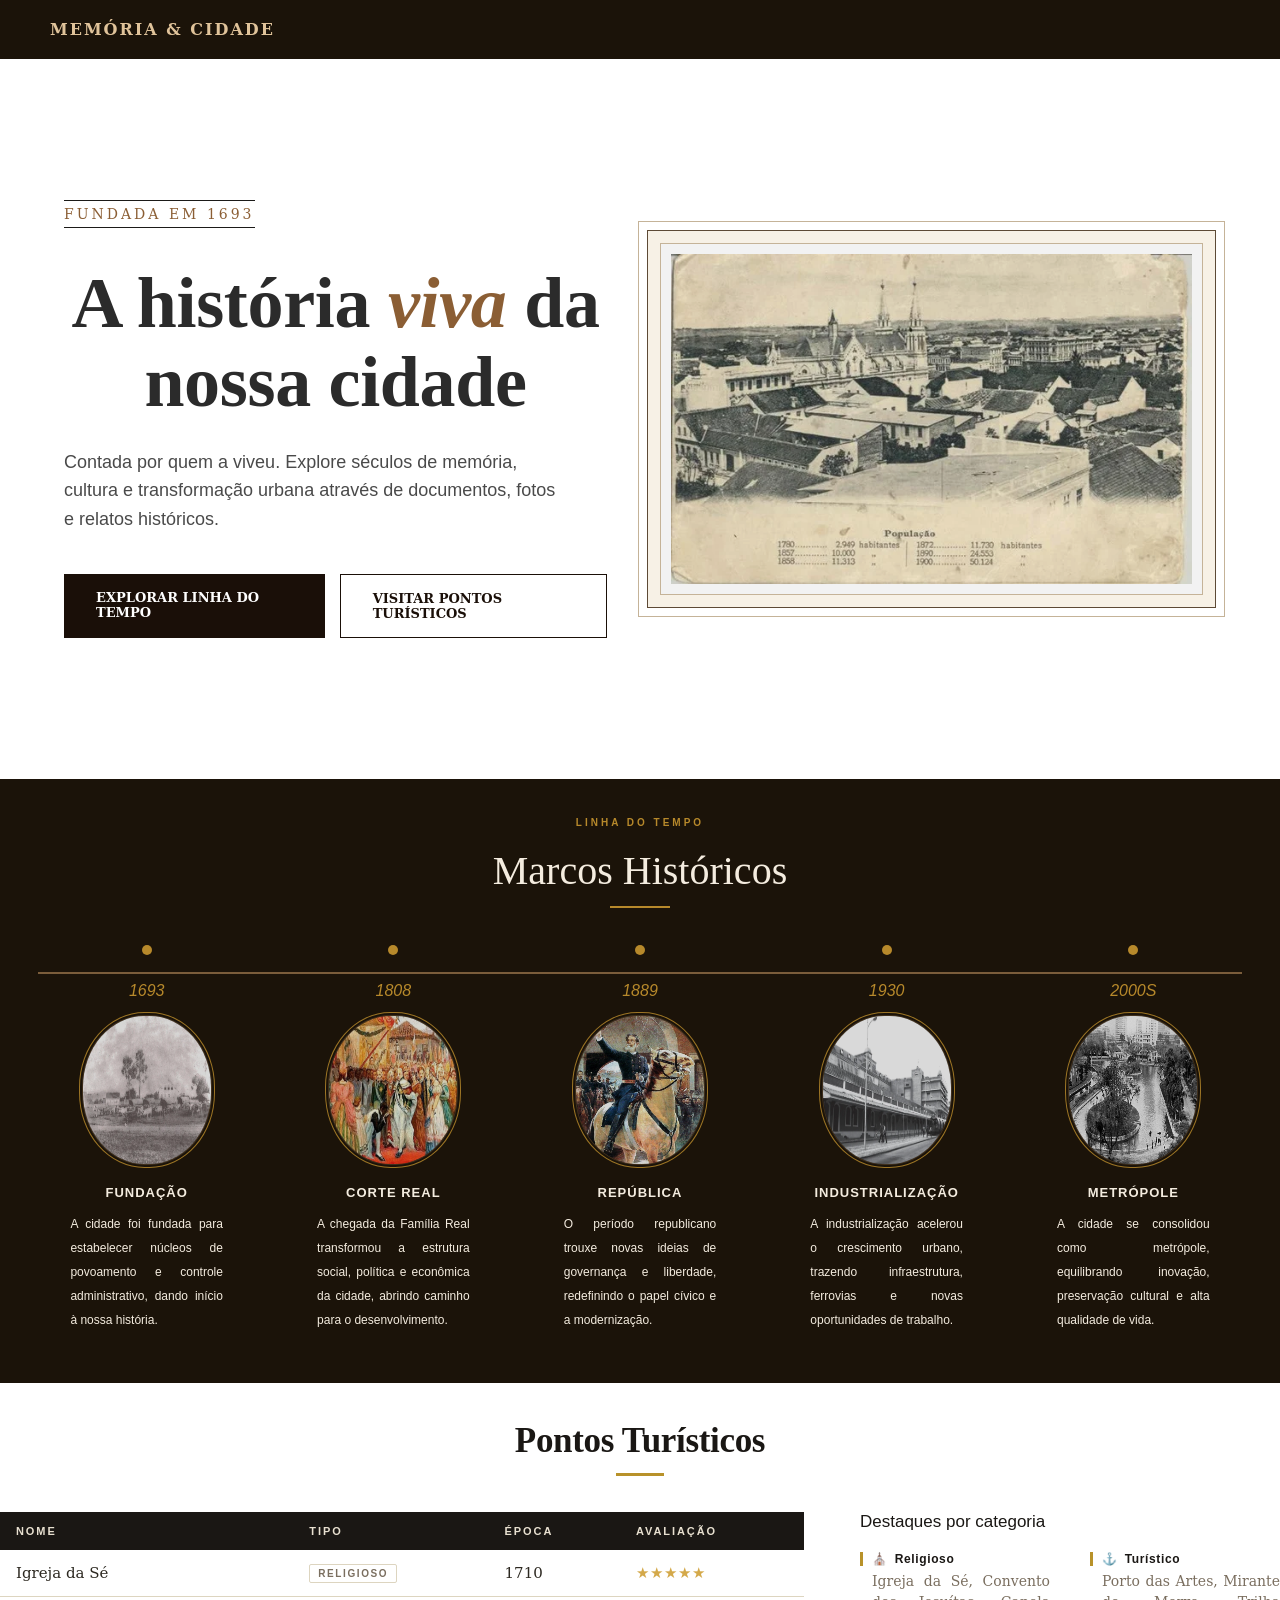
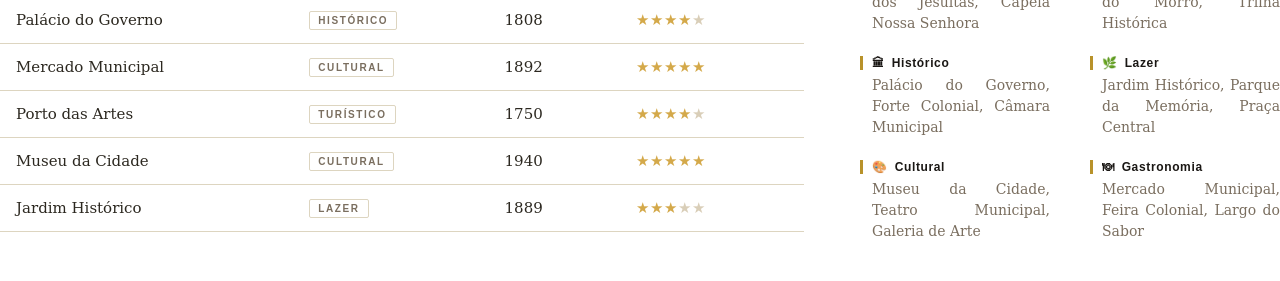
==== historia.html @ 6d78c9cd "alterações nomes" ====
<!DOCTYPE html>
<html lang="pt">
<head>
    <meta charset="UTF-8">
    <meta name="viewport" content="width=device-width, initial-scale=1.0">
    <link rel="stylesheet" href="historia.css"/>
    <title> História da Cidade</title>
</head>
<body>
   <section>   
        <header class="barra-topo">
            <div class="logo">MEMÓRIA & CIDADE</div>
         </div>
        </header>
    
        <main class="hero-section">
            <div class="conteudo-principal">
                <span class="subtitulo">FUNDADA EM 1693</span>
                <h1 class="titulo-principal">A história <em>viva</em> da nossa cidade</h1>
                <p class="descrição">
                    Contada por quem a viveu. Explore séculos de memória, cultura e 
                    transformação urbana através de documentos, fotos e relatos históricos.
                </p>
                
                <div class="grupo-botoes">
                    <a href="#timeline" class="botao-primario">EXPLORAR LINHA DO TEMPO </a>
                    <a href="#pontos-turisticos" class="botao-secundario">VISITAR PONTOS TURÍSTICOS</a>
                </div>
            </div>
    
            <div class="moldura-quadro">
                <div class="moldura-interna">
                    <img src="imagens/Historia-cidade/foto-curitiba.jpg" alt="Foto histórica da cidade">
                </div>
            </div>
        </section>
    <!-- Linha do Tempo -->
    <section id="timeline" class="timeline-seçao"> 
        <h3>LINHA DO TEMPO</h3>
        <br>
        <h2>Marcos Históricos</h2>

        <div class="timeline-linha">

            <div class="timeline-ponto">
                <span class="ano"> 1693 </span>
                <img src="imagens/Historia-cidade/1693.jpg" class="img" alt="Fundação">
                <span class="descricao"> <b>FUNDAÇÃO</b></span>                 
                <p class="resumo">A cidade foi fundada para estabelecer núcleos de povoamento e controle administrativo, dando início à nossa história.</p>
            </div>

            <div class="timeline-ponto">
                <span class="ano"> 1808 </span>
                <img src="imagens/Historia-cidade/1808.jpg" class="img" alt="Corte Real"> 
                <span class="descricao"> <b>CORTE REAL</b></span>
                <p class="resumo">A chegada da Família Real transformou a estrutura social, política e econômica da cidade, abrindo caminho para o desenvolvimento.</p>         
            </div>

            <div class="timeline-ponto" >
                <span class="ano"> 1889 </span>
                <img src="imagens/Historia-cidade/1889.jpg" class="img" alt="República">
                <span class="descricao"> <b>REPÚBLICA</b> </span>
                <p class="resumo">O período republicano trouxe novas ideias de governança e liberdade, redefinindo o papel cívico e a modernização.</p>
            </div>

            <div class="timeline-ponto" >
                <span class="ano"> 1930 </span>
                <img src="imagens/Historia-cidade/1930.jpg" class="img" alt="Industrialização">
                <span class="descricao"> <b>INDUSTRIALIZAÇÃO</b></span>
                <p class="resumo">A industrialização acelerou o crescimento urbano, trazendo infraestrutura, ferrovias e novas oportunidades de trabalho.</p>
            </div>
            
            <div class="timeline-ponto">
                <span class="ano"> 2000S </span>
                <img src="imagens/Historia-cidade/2000s.jpg" class="img" alt="Metrópole">
                <span class="descricao"> <b>METRÓPOLE</b> </span>
                <p class="resumo">A cidade se consolidou como metrópole, equilibrando inovação, preservação cultural e alta qualidade de vida.</p>
            </div>
        </div>
    </section>
<section id="pontos-turisticos">
  <h1>Pontos Turísticos</h1>
  <div class="title-underline"></div>

  <div class="layout">
    <div class="table-wrapper">
      <table>
        <thead>
          <tr>
            <th>Nome</th>
            <th>Tipo</th>
            <th>Época</th>
            <th>Avaliação</th>
          </tr>
        </thead>
          <tr>
            <td class="nome">Igreja da Sé</td>
            <td><span class="tag">Religioso</span></td>
            <td>1710</td>
            <td><span class="stars">★★★★★</span></td>
          </tr>
          <tr>
            <td class="nome">Palácio do Governo</td>
            <td><span class="tag">Histórico</span></td>
            <td>1808</td>
            <td><span class="stars">★★★★<span class="empty">★</span></span></td>
          </tr>
          <tr>
            <td class="nome">Mercado Municipal</td>
            <td><span class="tag">Cultural</span></td>
            <td>1892</td>
            <td><span class="stars">★★★★★</span></td>
          </tr>
          <tr>
            <td class="nome">Porto das Artes</td>
            <td><span class="tag">Turístico</span></td>
            <td>1750</td>
            <td><span class="stars">★★★★<span class="empty">★</span></span></td>
          </tr>
          <tr>
            <td class="nome">Museu da Cidade</td>
            <td><span class="tag">Cultural</span></td>
            <td>1940</td>
            <td><span class="stars">★★★★★</span></td>
          </tr>
          <tr>
            <td class="nome">Jardim Histórico</td>
            <td><span class="tag">Lazer</span></td>
            <td>1889</td>
            <td><span class="stars">★★★<span class="empty">★★</span></span></td>
          </tr>
      </table>
    </div>

    <div class="destaques">
      <h2>Destaques por categoria</h2>
      <div class="destaques-grid">
        <div class="destaque-item">
          <div class="destaque-title"><span>⛪</span> Religioso</div>
          <div class="destaque-list">Igreja da Sé, Convento dos Jesuítas, Capela Nossa Senhora</div>
        </div>
        <div class="destaque-item">
          <div class="destaque-title"><span>⚓</span> Turístico</div>
          <div class="destaque-list">Porto das Artes, Mirante do Morro, Trilha Histórica</div>
        </div>
        <div class="destaque-item">
          <div class="destaque-title"><span>🏛</span> Histórico</div>
          <div class="destaque-list">Palácio do Governo, Forte Colonial, Câmara Municipal</div>
        </div>
        <div class="destaque-item">
          <div class="destaque-title"><span>🌿</span> Lazer</div>
          <div class="destaque-list">Jardim Histórico, Parque da Memória, Praça Central</div>
        </div>
        <div class="destaque-item">
          <div class="destaque-title"><span>🎨</span> Cultural</div>
          <div class="destaque-list">Museu da Cidade, Teatro Municipal, Galeria de Arte</div>
        </div>
        <div class="destaque-item">
          <div class="destaque-title"><span>🍽</span> Gastronomia</div>
          <div class="destaque-list">Mercado Municipal, Feira Colonial, Largo do Sabor</div>
        </div>
      </div>
    </div>
  </div>
</section>
</body>
---- historia.css ----
/*Linha do Tempo */
.timeline-seçao{
    background-color: rgb(27, 19, 9);
    color:rgb(183, 137, 43) ;
    padding:3% 3% ;
    text-align:center;
}
.timeline-seçao h3{
    font-size: x-small;
    letter-spacing: 3px;
    font-family: sans-serif;
}
.timeline-seçao h2{
    font-family: Georgia, 'Times New Roman', Times, serif;
    color: rgb(244, 236, 223);
    font-weight: 500;
    font-size: 2.5rem;
    position: relative;
    margin-bottom: 5%;
}

.timeline-seçao h2::after{  /* adicionar a linha embaixo do titulo*/
    content:'';
    display: block;
    width: 60px;
    height: 2px;
    background-color: rgb(183, 137, 43);
    margin: 12px auto 0;
    
}

.timeline-linha{
    display:flex;
    justify-content:space-between ;
    position:relative ;
    border-top: 2px solid rgb(123, 93, 59); /* linha da timeline*/
    padding-top: 0.50rem;
    margin-top: 4rem;
}

.timeline-ponto{
    display: flex;
    flex-direction: column;
    align-items: center;
    position: relative;
    width: 18%;
}

.timeline-ponto::before {     /* adicionar as bolinhas*/
    content: '';
    position: absolute;
    top: -2.35rem; 
    width: 10px;
    height: 10px;
    background-color: rgb(183, 137, 43);
    border-radius: 50%;
    left: 50%;
    transform: translateX(-50%);
}

.timeline-ponto .ano{
    font-family: sans-serif;
    font-style: italic;
}

.timeline-ponto .descricao{
    font-family: sans-serif;
    font-size:small;
    letter-spacing: 1px;
    color: rgb(244, 236, 223);
    margin-top: 20px;
}

.timeline-ponto img{ 
        width: 130px;
        height: 150px;
        border: 1px solid rgb(75, 56, 34); /* 1 borda da imagem*/
        border-radius: 48%;
        outline: 1px solid rgb(183, 137, 43); /* 2 borda da imagem*/
        outline-offset: 2px;   /* espaço vazio entre as bordas*/
        filter: brightness(85%);
        margin-top: 15px;
    }

.timeline-ponto:hover{
    img{
        transform: translateY(-5px);
        box-shadow: 0 5px 10px rgba(124, 124, 106, 0.932);
    }
}

.resumo{
    font-family: sans-serif;
    color: rgb(244, 236, 223);
    text-align: justify;
    line-height: 2;
    font-size: 0.75rem;
    margin: 12px auto;
    padding: 0 2rem;
}

/* Header + hero section */
* {
    margin: 0;
    padding: 0;
    box-sizing: border-box;
}

body {
    font-family: 'Serif', Georgia, serif;
    background-color: white;
}

/* Cabeçalho) */
.barra-topo {
    background-color: rgb(27, 19, 9);
    color: #e0c39a;
    padding: 20px 50px;
    display: flex;
    justify-content: space-between;
    align-items: center;
    font-weight: bold;
    letter-spacing: 2px;
}

.menu-topo a {
    color: #e0c39a;
    text-decoration: none;
    margin-left: 25px;
    font-size: 13px;
    transition: 0.3s;
}

.menu-topo a:hover {
    opacity: 0.7;
}

/* layout principal */
.hero-section {
    display: flex;
    flex-wrap: wrap; 
    align-items: center;
    justify-content: center;
    max-width: 1500px;
    margin: 0 auto;
    padding: 60px 5%;
    gap: 40px; 
    min-height: 80vh;
}

/*Texto*/
.conteudo-principal {
    flex: 1;
    min-width: 300px;
    max-width: 600px;
    display: flex;
    flex-direction: column;
    justify-content: center;
}

.subtitulo {
    color: #8b5e34;
    font-size: 14px;
    letter-spacing: 3px;
    display: inline-block;
    padding: 5px 0;
    border-top: 1px solid #1b1a18;
    border-bottom: 1px solid #1b1a18;
    margin-bottom: 20px;
    width: fit-content;
}

.titulo-principal {
    font-size: 72px;
    color: #2b2b2b;
    line-height: 1.1;
    margin-bottom: 25px;
}

.titulo-principal em {
    font-style: italic;
    color: #8b5e34;
    font-family: 'Playfair Display', serif;
}

.descrição {
    font-size: 18px;
    color: #4a4a4a;
    line-height: 1.6;
    margin-bottom: 40px;
    max-width: 500px;
    font-family: sans-serif;
}

/* Botoes*/
.grupo-botoes {
    display: flex;
    gap: 15px;
}

.botao-primario, .botao-secundario {
    padding: 16px 32px;
    text-decoration: none;
    font-size: 13px;
    font-weight: bold;
    transition: 0.3s;
    display: inline-block;
}

.botao-primario {
    background-color: #1a0f08;
    color: white;
}

.botao-secundario {
    border: 1px solid #1a0f08;
    color: #1a0f08;
}

.botao-primario:hover { background-color: #3d2a1d; }
.botao-secundario:hover { background-color: #1a0f08; color: #f9f4eb; }

/* Moldura e Imagem */
.moldura-quadro {
    flex: 1;
    min-width: 300px;
    max-width: 600px;
    background-color: #f7f1e6;
    padding: 12px;
    border: 1px solid #5d4a36;
    position: relative;
    display: flex;
}

.moldura-quadro::before {
    content: '';
    position: absolute;
    top: -10px; left: -10px; right: -10px; bottom: -10px;
    border: 1px solid #c5b398;
    pointer-events: none;
}

.moldura-interna {
    width: 100%;
    border: 1px solid #c5b398;
    overflow: hidden;
    background: #eee;
}

.moldura-interna img {
    width: 100%;
    height: auto;
    display: block;
    object-fit: cover;
    filter: brightness(95%);
    border: 10px solid white; 
}

/* Responsividade */
@media (max-width: 768px) {
    .hero-section {
        text-align: center;
        padding-top: 30px;
    }

    .grupo-botoes {
        justify-content: center;
        flex-direction: column;
    }

    .titulo-principal {
        font-size: 38px; 
    }

    .subtitulo {
        margin: 0 auto 20px auto; 
    }
}

/*Tabela + destaques */

*, *::before, *::after { box-sizing: border-box; margin: 0; padding: 0; }

:root {
  --bg: #f5f0e8;
  --dark: #1a1714;
  --gold: #b8922a;
  --gold-light: #d4a94a;
  --text: #2c2820;
  --muted: #7a6e5f;
  --border: #ddd5c0;
  --tag-bg: #fff;
}



h1 {
  font-family: 'Playfair Display', Georgia, serif;  
  font-size: 35px;
  font-weight: 700;
  color: var(--dark);
  margin-bottom: 12px;
  letter-spacing: -0.32px;
  margin-top: 3%;
    text-align: center;
    flex-direction: column;
}

.title-underline {
  width: 48px;
  height: 3px;
  background: var(--gold);
  margin-bottom: 36px;
  margin-left: auto;
  margin-right: auto;
}

.layout {
  display: flex;
  gap: 56px;
  align-items: flex-start;
  flex-wrap: wrap;
}

.table-wrapper {
  flex: 1;
  min-width: 320px;
}

table {
  width: 100%;
  border-collapse: collapse;
  margin-bottom: 3%;
}

thead tr {
  background-color: var(--dark);
}

thead th {
  font-family: sans-serif;
  font-size: 11px;
  font-weight: 600;
  letter-spacing: 1.92px;
  text-transform: uppercase;
  color: #e8e0d0;
  padding: 13px 16px;
  text-align: left;
}

tbody tr {
  border-bottom: 1px solid var(--border);
  transition: background 0.15s;
}

tbody tr:hover {
  background: rgba(184, 146, 42, 0.06);
}

tbody td {
  padding: 13px 16px;
  font-size: 15px;
  color: var(--text);
  vertical-align: middle;
}

td.nome { font-weight: 500; }

.tag {
  display: inline-block;
  font-family: sans-serif;
  font-size: 10px;
  font-weight: 600;
  letter-spacing: 1.6px;
  text-transform: uppercase;
  border: 1px solid var(--border);
  background: var(--tag-bg);
  color: var(--muted);
  padding: 3px 8px;
  border-radius: 2px;
}

.stars { color: var(--gold-light); font-size: 0.95rem; letter-spacing: 1px; }
.stars .empty { color: #d9ceb8; }

.destaques {
  min-width: 260px;
  max-width: 420px;
  flex: 1;
  text-align: justify;
    margin-bottom: 3%;
}

.destaques h2 {
  font-family: sans-serif;
  font-size: 17px;
  font-weight: 500;
  color: var(--dark);
  margin-bottom: 20px;
  text-align: justify;
}

.destaques-grid {
  display: grid;
  grid-template-columns: 1fr 1fr;
  gap: 22px 40px;
  text-align: justify;
}

.destaque-item {
  display: flex;
  flex-direction: column;
  gap: 5px;
  text-align: justify;
}

.destaque-title {
  display: flex;
  align-items: center;
  gap: 7px;
  font-family: sans-serif;
  font-size: 12px;
  font-weight: 600;
  letter-spacing: 0.64px;
  color: var(--dark);
  border-left: 3px solid var(--gold);
  padding-left: 9px;
  text-align: justify;
}

.destaque-list {
  font-size: 14px;
  color: var(--muted);
  line-height: 1.5;
  padding-left: 12px;
  text-align: justify;
}

footer{
    background-color: rgb(27, 19, 9);
    color: #e0c39a;
    padding: 20px 50px;
    display: flex;
    justify-content: space-between;
    align-items: center;
    font-weight: bold;
    letter-spacing: 2px;
    margin-top: 2%;
}
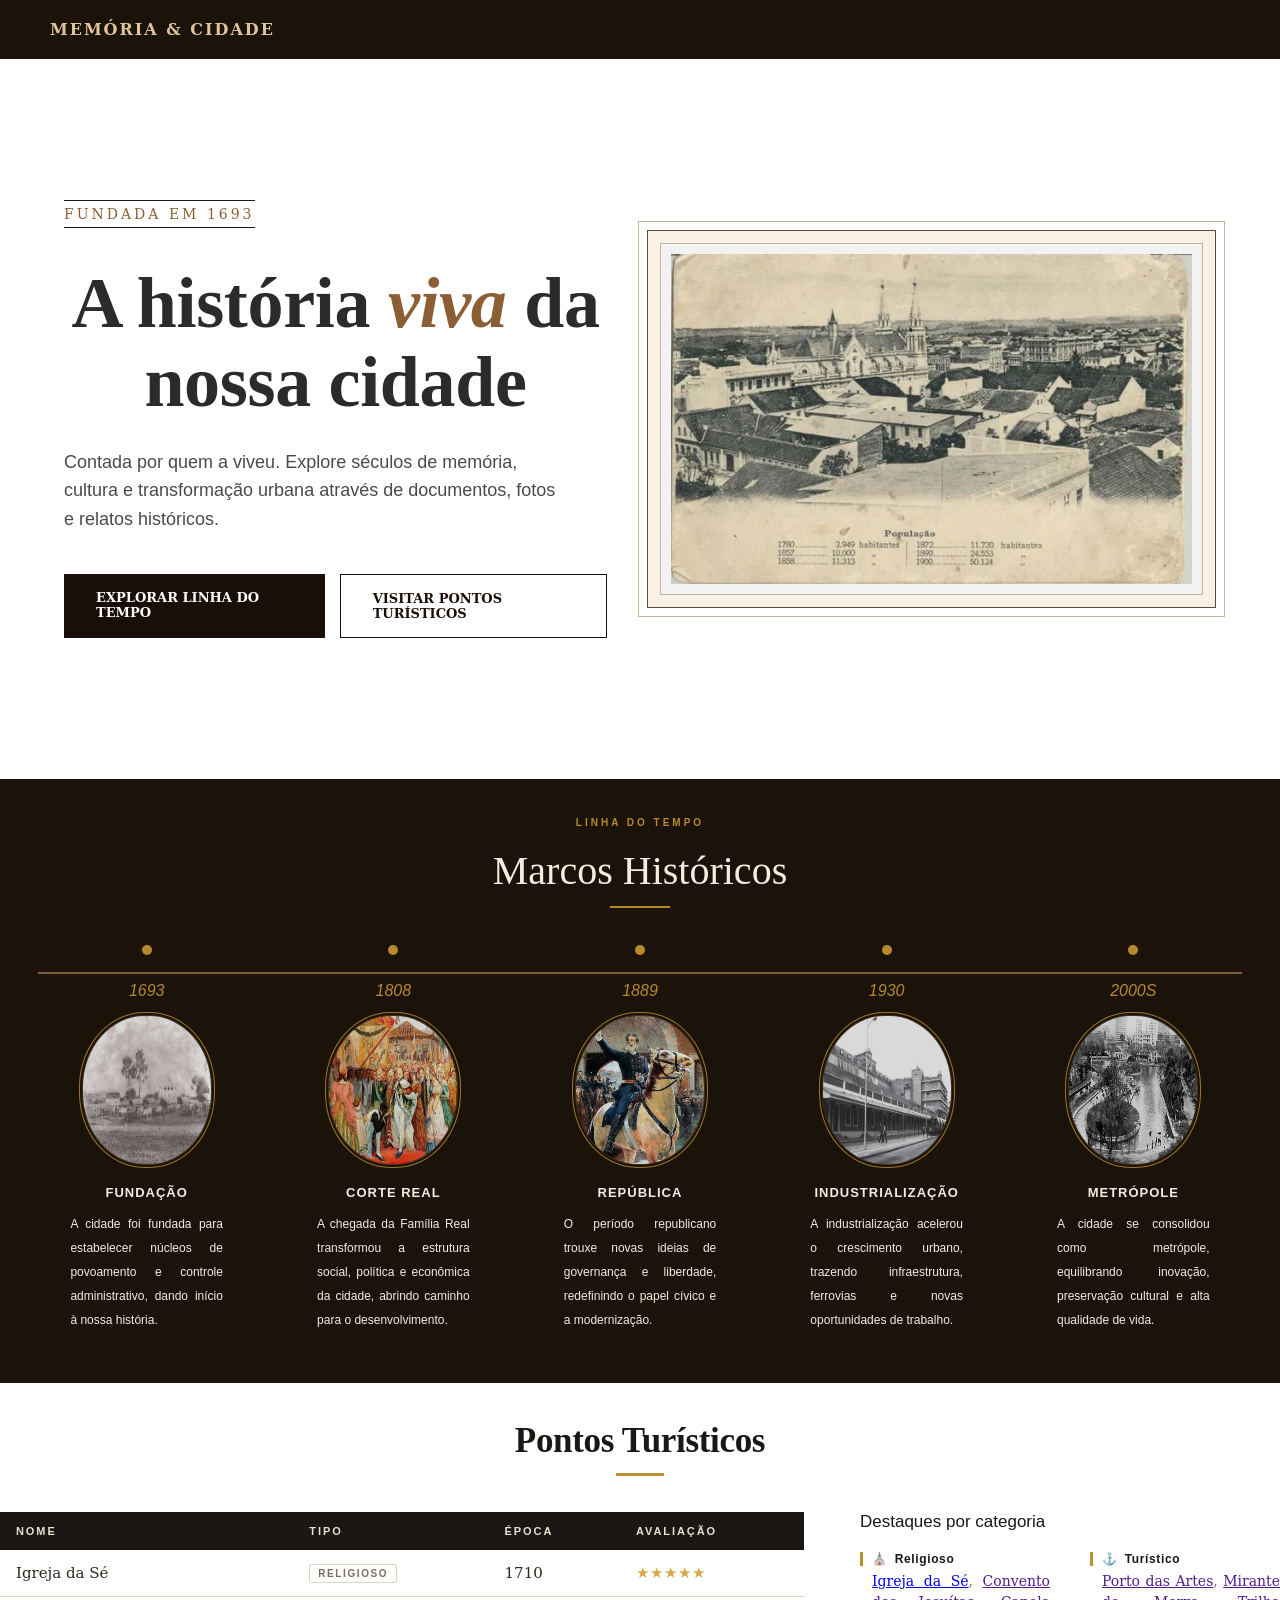
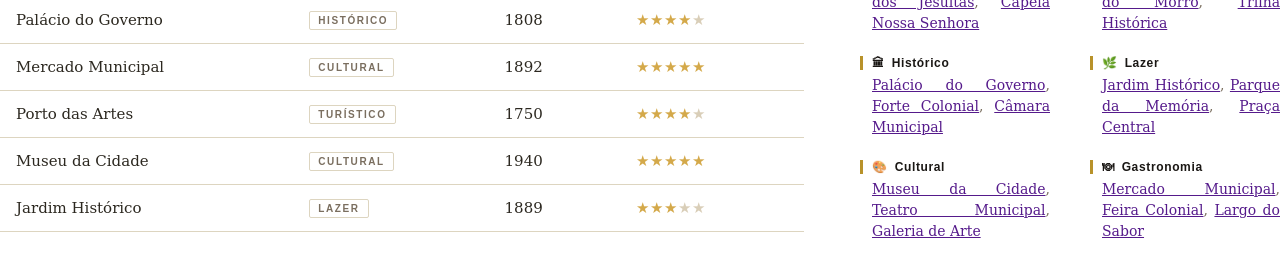
==== commit f76c1e26: "Agora da para colocar os links nos destaques, so não coloquei em tudo por preguiça" ====
--- a/historia.html
+++ b/historia.html
@@ -132,34 +132,65 @@
       </table>
     </div>
 
-    <div class="destaques">
-      <h2>Destaques por categoria</h2>
-      <div class="destaques-grid">
-        <div class="destaque-item">
-          <div class="destaque-title"><span>⛪</span> Religioso</div>
-          <div class="destaque-list">Igreja da Sé, Convento dos Jesuítas, Capela Nossa Senhora</div>
-        </div>
-        <div class="destaque-item">
-          <div class="destaque-title"><span>⚓</span> Turístico</div>
-          <div class="destaque-list">Porto das Artes, Mirante do Morro, Trilha Histórica</div>
-        </div>
-        <div class="destaque-item">
-          <div class="destaque-title"><span>🏛</span> Histórico</div>
-          <div class="destaque-list">Palácio do Governo, Forte Colonial, Câmara Municipal</div>
-        </div>
-        <div class="destaque-item">
-          <div class="destaque-title"><span>🌿</span> Lazer</div>
-          <div class="destaque-list">Jardim Histórico, Parque da Memória, Praça Central</div>
-        </div>
-        <div class="destaque-item">
-          <div class="destaque-title"><span>🎨</span> Cultural</div>
-          <div class="destaque-list">Museu da Cidade, Teatro Municipal, Galeria de Arte</div>
-        </div>
-        <div class="destaque-item">
-          <div class="destaque-title"><span>🍽</span> Gastronomia</div>
-          <div class="destaque-list">Mercado Municipal, Feira Colonial, Largo do Sabor</div>
+    <section>
+  <div class="destaques">
+    <h2>Destaques por categoria</h2>
+    <div class="destaques-grid">
+
+      <div class="destaque-item">
+        <div class="destaque-title"><span>⛪</span> Religioso</div>
+        <div class="destaque-list">
+          <a href="https://pt.wikipedia.org/wiki/Catedral_Bas%C3%ADlica_de_Curitiba">Igreja da Sé</a>,
+          <a href="">Convento dos Jesuítas</a>,
+          <a href="">Capela Nossa Senhora</a>
         </div>
       </div>
+
+      <div class="destaque-item">
+        <div class="destaque-title"><span>⚓</span> Turístico</div>
+        <div class="destaque-list">
+          <a href="">Porto das Artes</a>,
+          <a href="">Mirante do Morro</a>,
+          <a href="">Trilha Histórica</a>
+        </div>
+      </div>
+
+      <div class="destaque-item">
+        <div class="destaque-title"><span>🏛</span> Histórico</div>
+        <div class="destaque-list">
+          <a href="">Palácio do Governo</a>,
+          <a href="">Forte Colonial</a>,
+          <a href="">Câmara Municipal</a>
+        </div>
+      </div>
+
+      <div class="destaque-item">
+        <div class="destaque-title"><span>🌿</span> Lazer</div>
+        <div class="destaque-list">
+          <a href="">Jardim Histórico</a>,
+          <a href="">Parque da Memória</a>,
+          <a href="">Praça Central</a>
+        </div>
+      </div>
+
+      <div class="destaque-item">
+        <div class="destaque-title"><span>🎨</span> Cultural</div>
+        <div class="destaque-list">
+          <a href="">Museu da Cidade</a>,
+          <a href="">Teatro Municipal</a>,
+          <a href="">Galeria de Arte</a>
+        </div>
+      </div>
+
+      <div class="destaque-item">
+        <div class="destaque-title"><span>🍽</span> Gastronomia</div>
+        <div class="destaque-list">
+          <a href="">Mercado Municipal</a>,
+          <a href="">Feira Colonial</a>,
+          <a href="">Largo do Sabor</a>
+        </div>
+      </div>
+
     </div>
   </div>
 </section>
--- a/historia.css
+++ b/historia.css
@@ -435,15 +435,3 @@
   padding-left: 12px;
   text-align: justify;
 }
-
-footer{
-    background-color: rgb(27, 19, 9);
-    color: #e0c39a;
-    padding: 20px 50px;
-    display: flex;
-    justify-content: space-between;
-    align-items: center;
-    font-weight: bold;
-    letter-spacing: 2px;
-    margin-top: 2%;
-}
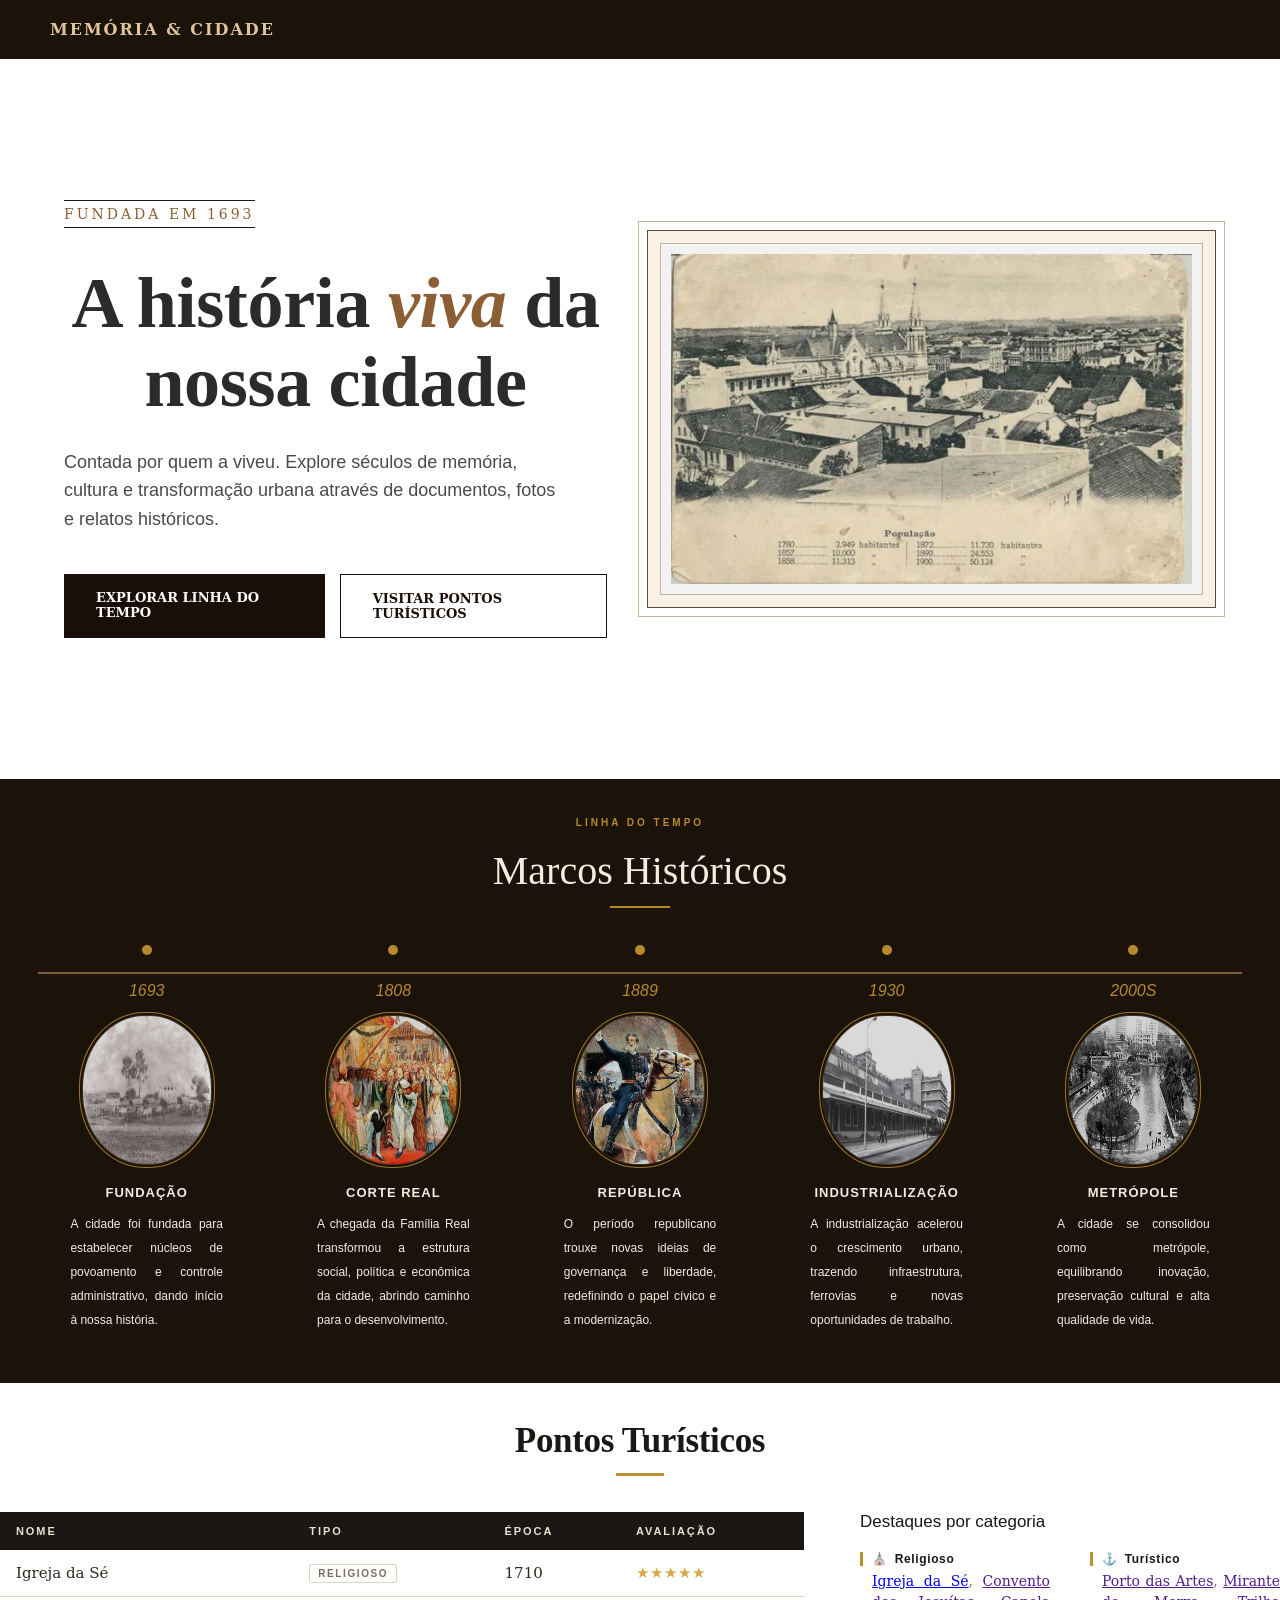
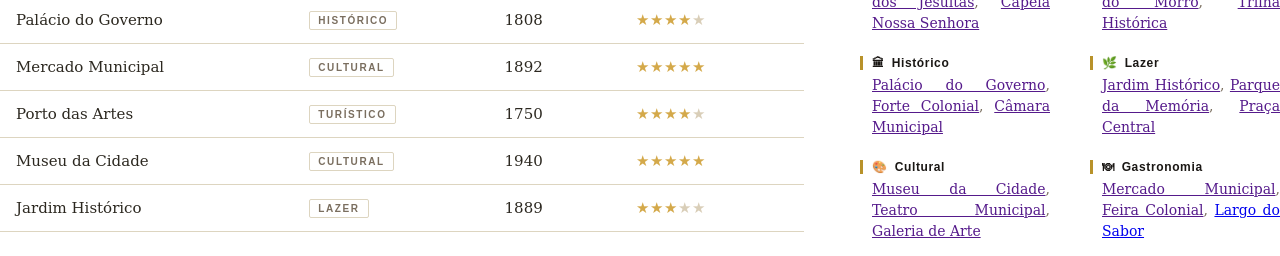
==== commit 91b38966: "Agora da para colocar os links nos destaques, so não coloquei em tudo por preguiça" ====
--- a/historia.html
+++ b/historia.html
@@ -187,7 +187,7 @@
         <div class="destaque-list">
           <a href="">Mercado Municipal</a>,
           <a href="">Feira Colonial</a>,
-          <a href="">Largo do Sabor</a>
+          <a href="-">Largo do Sabor</a>
         </div>
       </div>
 
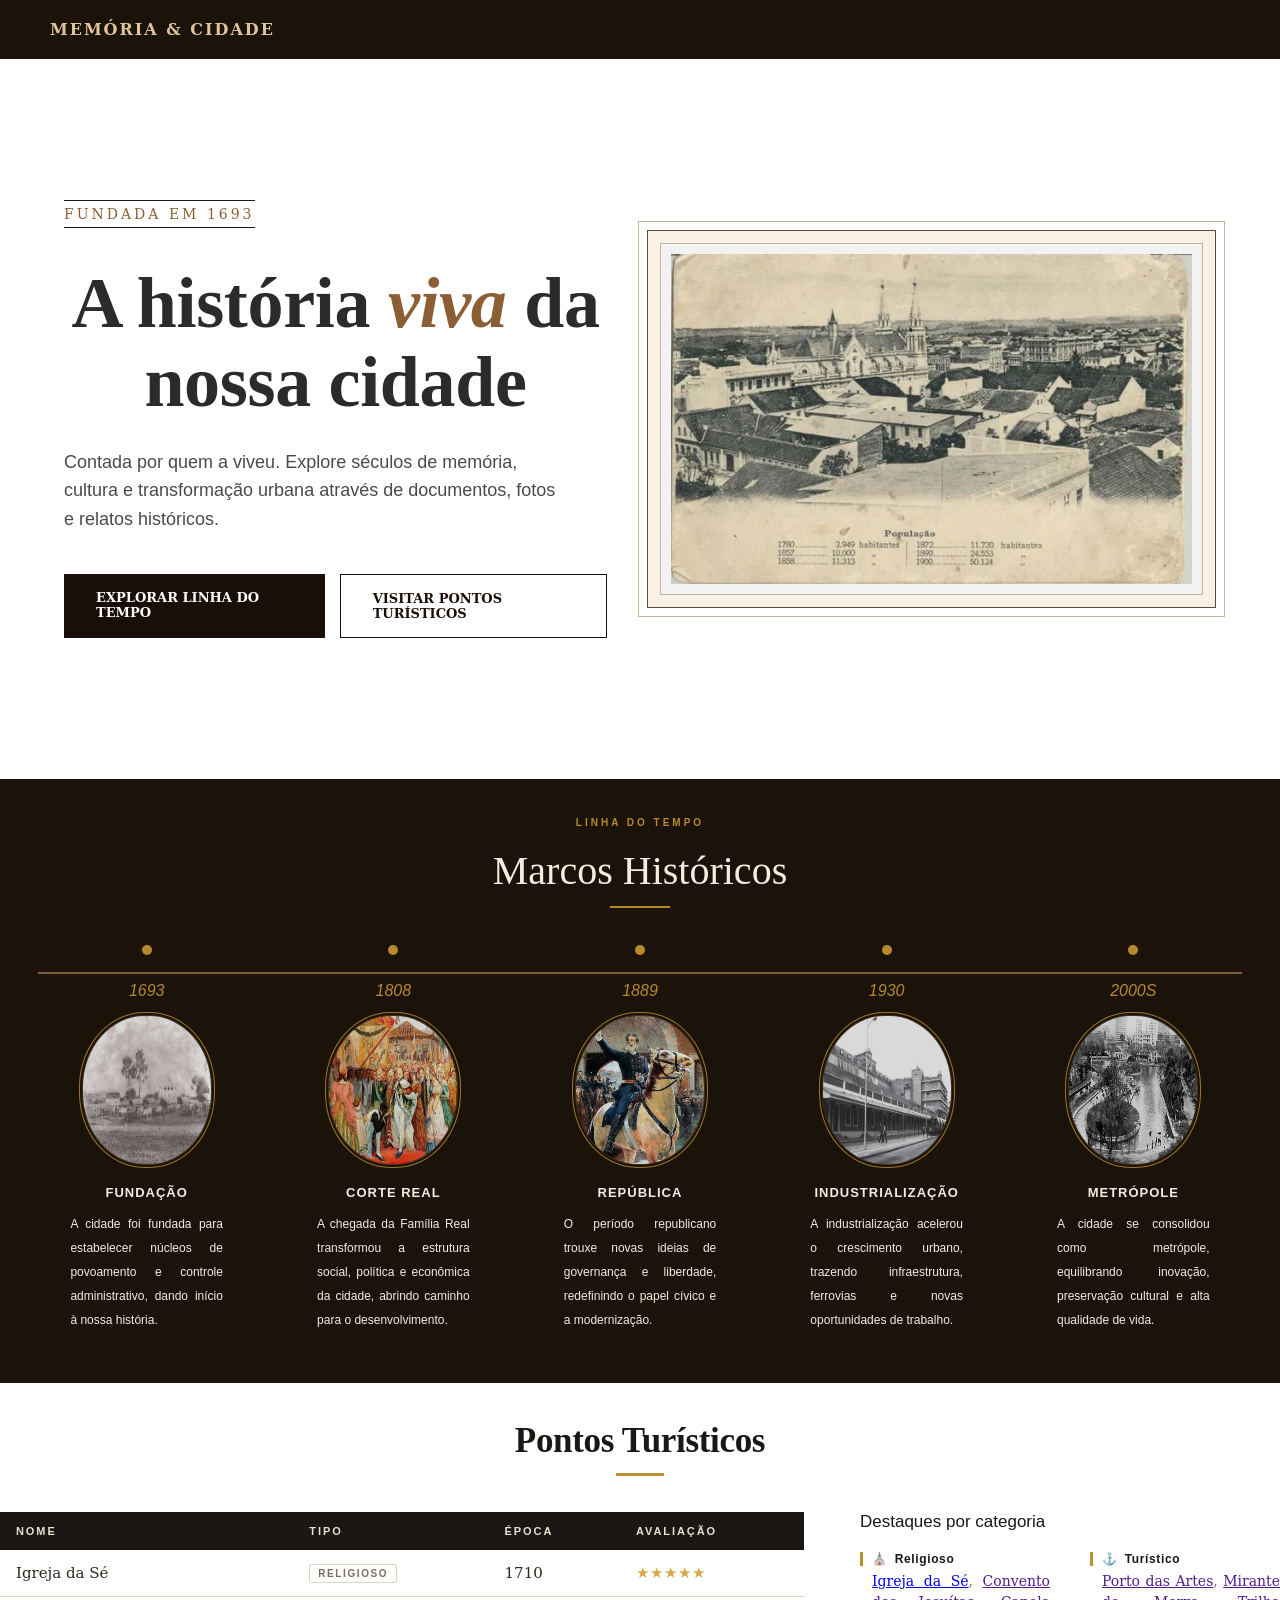
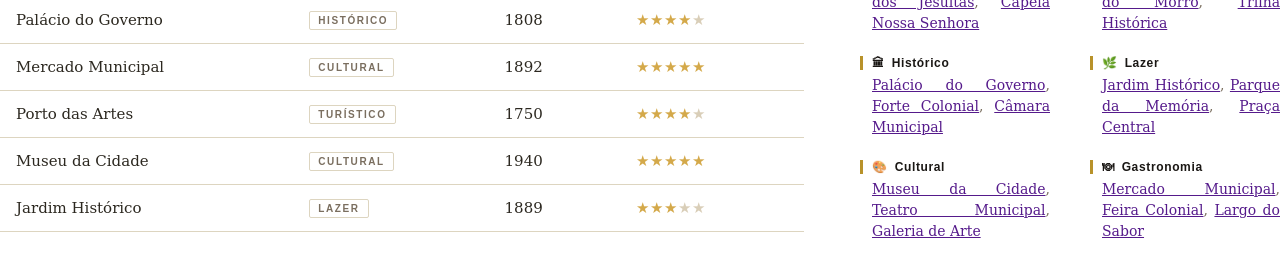
==== commit 1d12c9eb: "Agora da para colocar os links nos destaques, so não coloquei em tudo por preguiça" ====
--- a/historia.html
+++ b/historia.html
@@ -187,7 +187,7 @@
         <div class="destaque-list">
           <a href="">Mercado Municipal</a>,
           <a href="">Feira Colonial</a>,
-          <a href="-">Largo do Sabor</a>
+          <a href="">Largo do Sabor</a>
         </div>
       </div>
 
